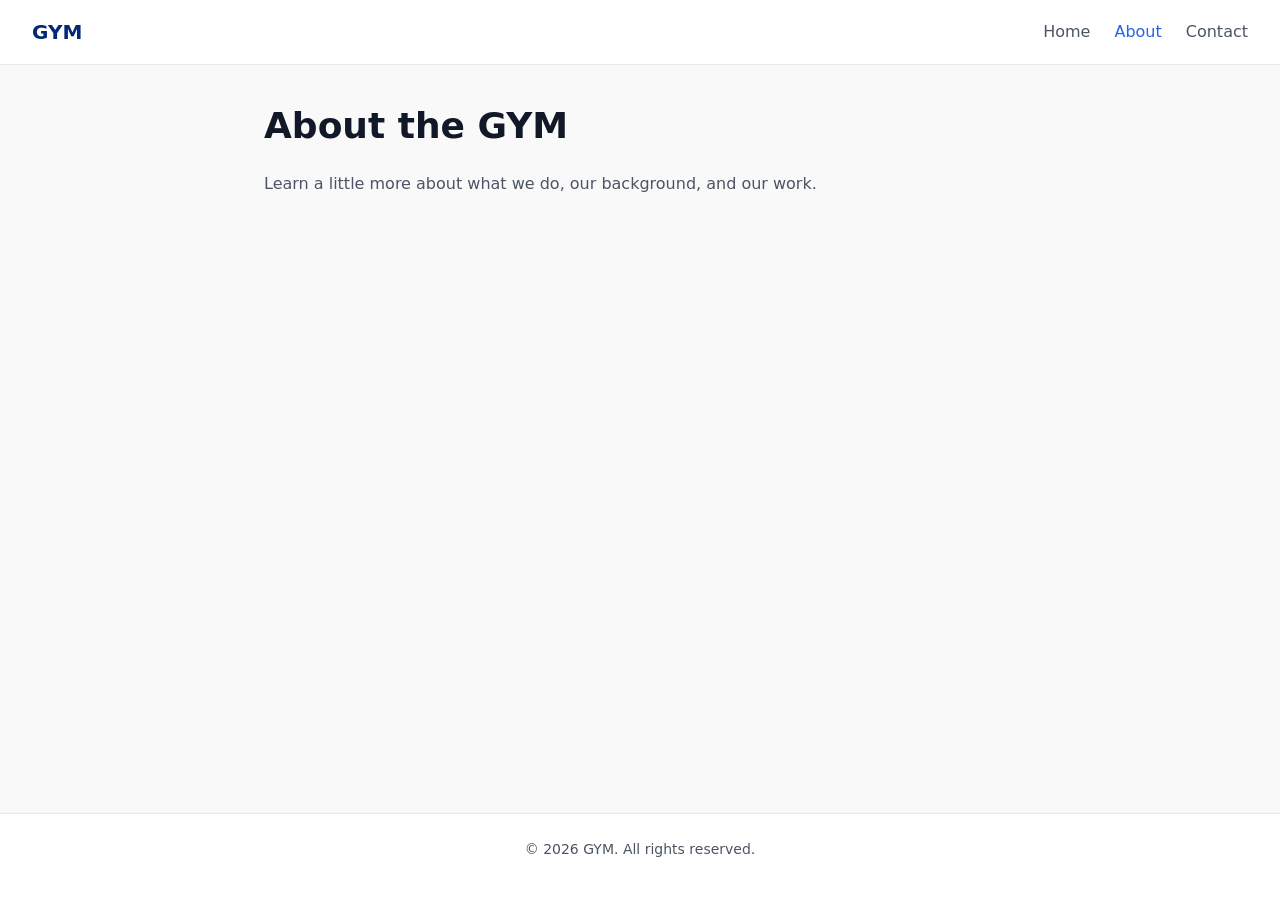
==== about.html @ 07a8144e "Add some files" ====
<!DOCTYPE html>
<html lang="en">
<head>
  <meta charset="UTF-8">
  <meta name="viewport" content="width=device-width, initial-scale=1.0">
  <title>About</title>
  <link rel="stylesheet" href="styles.css">
</head>
<body>

  <header>
    <div class="logo">GYM</div>
    <nav>
      <ul>
        <li><a href="index.html">Home</a></li>
        <li><a href="about.html" class="active">About</a></li>
        <li><a href="contact.html">Contact</a></li>
      </ul>
    </nav>
  </header>

  <main>
    <h1>About the GYM</h1>
    <p>Learn a little more about what we do, our background, and our work.</p>
  </main>

  <footer>
    <p>&copy; 2026 GYM. All rights reserved.</p>
  </footer>

</body>
</html>
---- styles.css ----
/* General Resets */
* {
  box-sizing: border-box;
  margin: 0;
  padding: 0;
}

body {
  font-family: system-ui, -apple-system, BlinkMacSystemFont, 'Segoe UI', Roboto, Oxygen, Ubuntu, Cantarell, sans-serif;
  line-height: 1.6;
  color: #000000;
  background-color: #f9f9f9;
  display: flex;
  flex-direction: column;
  min-height: 100vh;
}

/* Header & Navigation */
header {
  background-color: #ffffff;
  border-bottom: 1px solid #e5e7eb;
  padding: 1rem 2rem;
  display: flex;
  justify-content: space-between;
  align-items: center;
}

.logo {
  font-size: 1.25rem;
  font-weight: 700;
  color: #042875;
}

nav ul {
  display: flex;
  list-style: none;
  gap: 1.5rem;
}

nav a {
  text-decoration: none;
  color: #4b5563;
  font-weight: 500;
  transition: color 0.2s ease;
}

nav a:hover,
nav a.active {
  color: #2563eb;
}

/* Main Content Layout */
main {
  flex: 1;
  max-width: 800px;
  width: 100%;
  margin: 2rem auto;
  padding: 0 1.5rem;
}

h1 {
  font-size: 2.25rem;
  margin-bottom: 1rem;
  color: #111827;
}

p {
  margin-bottom: 1rem;
  color: #4b5563;
}

/* Contact Form Styles */
.contact-form {
  display: flex;
  flex-direction: column;
  gap: 1rem;
  margin-top: 1.5rem;
}

.form-group {
  display: flex;
  flex-direction: column;
  gap: 0.5rem;
}

.form-group label {
  font-weight: 500;
  color: #374151;
}

.form-group input,
.form-group textarea {
  padding: 0.75rem;
  border: 1px solid #d1d5db;
  border-radius: 6px;
  font-size: 1rem;
  font-family: inherit;
}

.form-group input:focus,
.form-group textarea:focus {
  outline: 2px solid #2563eb;
  border-color: transparent;
}

button[type="submit"] {
  background-color: #2563eb;
  color: white;
  border: none;
  padding: 0.75rem 1.5rem;
  border-radius: 6px;
  font-size: 1rem;
  font-weight: 600;
  cursor: pointer;
  align-self: flex-start;
  transition: background-color 0.2s ease;
}

button[type="submit"]:hover {
  background-color: #1d4ed8;
}

/* Footer */
footer {
  text-align: center;
  padding: 1.5rem;
  background-color: #ffffff;
  border-top: 1px solid #e5e7eb;
  color: #6b7280;
  font-size: 0.875rem;
}
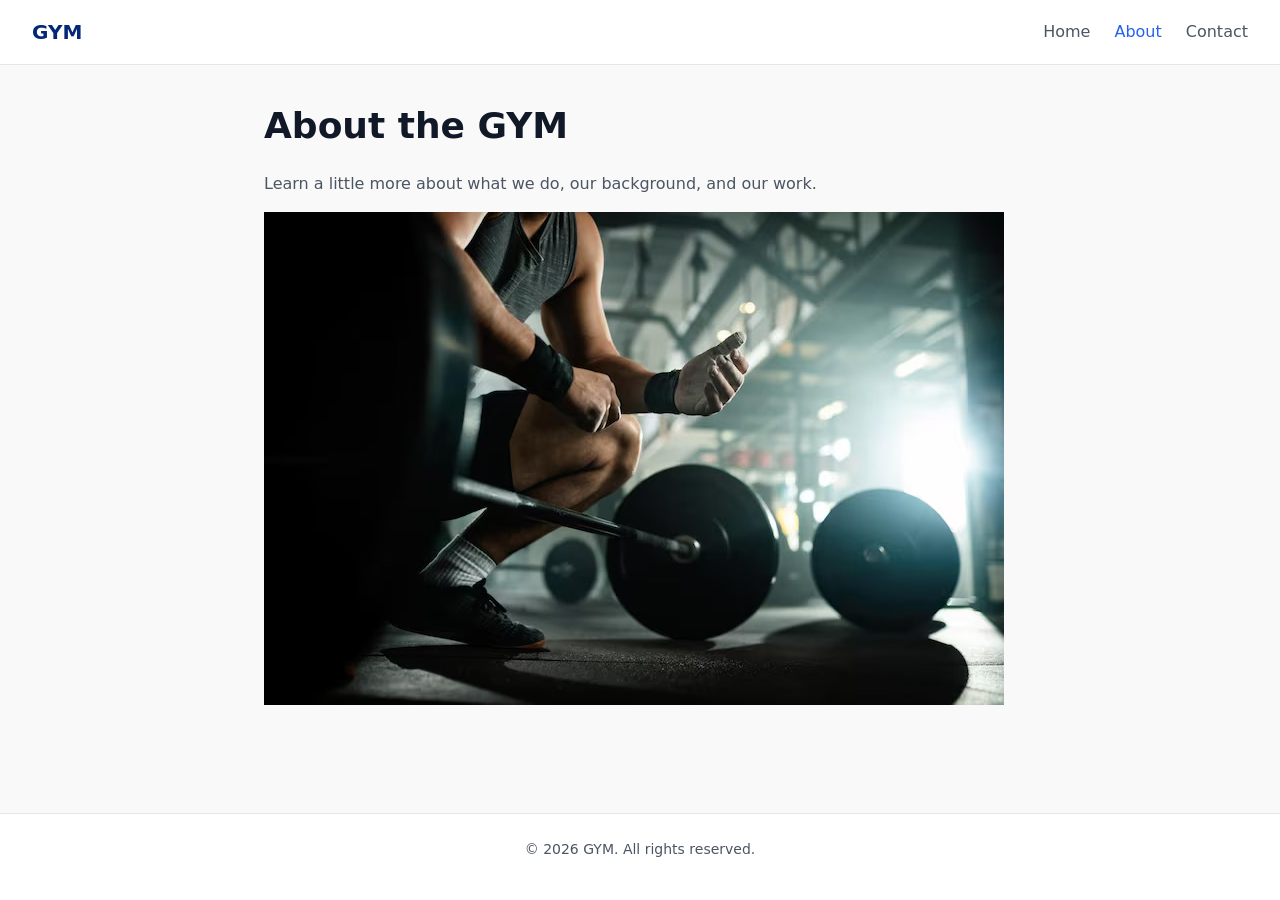
==== commit 410c81ca: "added images" ====
--- a/about.html
+++ b/about.html
@@ -22,6 +22,7 @@
   <main>
     <h1>About the GYM</h1>
     <p>Learn a little more about what we do, our background, and our work.</p>
+    <img src="img/fitness_center.jpeg" alt="Fitness Center" class="fitness_center">
   </main>
 
   <footer>
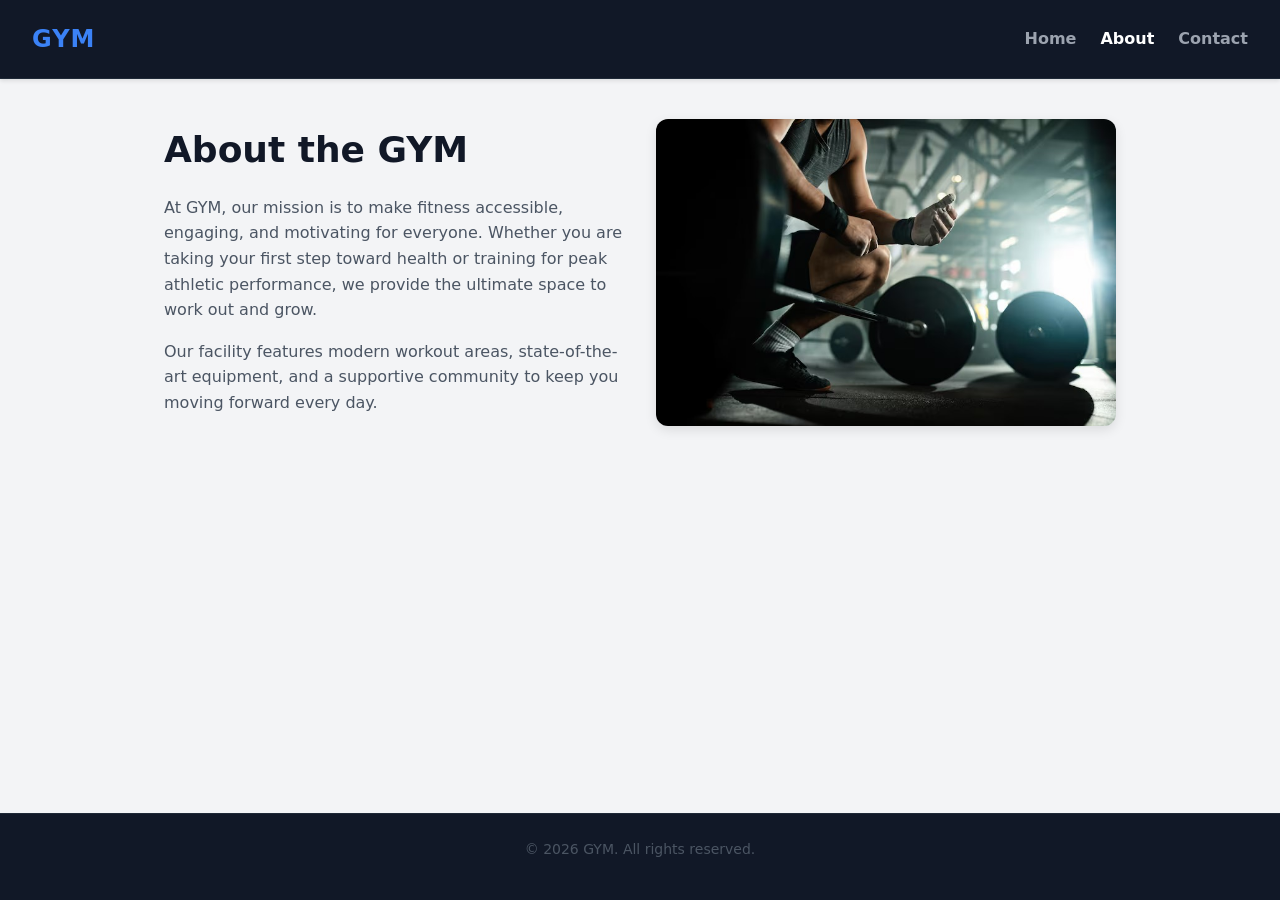
==== commit 93e104d9: "updrade the format" ====
--- a/about.html
+++ b/about.html
@@ -3,7 +3,7 @@
 <head>
   <meta charset="UTF-8">
   <meta name="viewport" content="width=device-width, initial-scale=1.0">
-  <title>About</title>
+  <title>About Us - GYM</title>
   <link rel="stylesheet" href="styles.css">
 </head>
 <body>
@@ -20,9 +20,16 @@
   </header>
 
   <main>
-    <h1>About the GYM</h1>
-    <p>Learn a little more about what we do, our background, and our work.</p>
-    <img src="img/fitness_center.jpeg" alt="Fitness Center" class="fitness_center">
+    <section class="about-section">
+      <div class="about-text">
+        <h1>About the GYM</h1>
+        <p>At GYM, our mission is to make fitness accessible, engaging, and motivating for everyone. Whether you are taking your first step toward health or training for peak athletic performance, we provide the ultimate space to work out and grow.</p>
+        <p>Our facility features modern workout areas, state-of-the-art equipment, and a supportive community to keep you moving forward every day.</p>
+      </div>
+      <div class="about-image-wrapper">
+        <img src="img/fitness_center.jpeg" alt="Fitness Center Layout" class="featured-img">
+      </div>
+    </section>
   </main>
 
   <footer>
--- a/styles.css
+++ b/styles.css
@@ -8,8 +8,8 @@
 body {
   font-family: system-ui, -apple-system, BlinkMacSystemFont, 'Segoe UI', Roboto, Oxygen, Ubuntu, Cantarell, sans-serif;
   line-height: 1.6;
-  color: #000000;
-  background-color: #f9f9f9;
+  color: #1f2937;
+  background-color: #f3f4f6;
   display: flex;
   flex-direction: column;
   min-height: 100vh;
@@ -17,18 +17,20 @@
 
 /* Header & Navigation */
 header {
-  background-color: #ffffff;
-  border-bottom: 1px solid #e5e7eb;
-  padding: 1rem 2rem;
+  background-color: #111827;
+  border-bottom: 1px solid #1f2937;
+  padding: 1.25rem 2rem;
   display: flex;
   justify-content: space-between;
   align-items: center;
+  box-shadow: 0 2px 4px rgba(0,0,0,0.1);
 }
 
 .logo {
-  font-size: 1.25rem;
-  font-weight: 700;
-  color: #042875;
+  font-size: 1.5rem;
+  font-weight: 800;
+  color: #3b82f6;
+  letter-spacing: 1px;
 }
 
 nav ul {
@@ -39,22 +41,22 @@
 
 nav a {
   text-decoration: none;
-  color: #4b5563;
-  font-weight: 500;
+  color: #9ca3af;
+  font-weight: 600;
   transition: color 0.2s ease;
 }
 
 nav a:hover,
 nav a.active {
-  color: #2563eb;
+  color: #ffffff;
 }
 
-/* Main Content Layout */
+/* Main Layout */
 main {
   flex: 1;
-  max-width: 800px;
+  max-width: 1000px;
   width: 100%;
-  margin: 2rem auto;
+  margin: 2.5rem auto;
   padding: 0 1.5rem;
 }
 
@@ -69,12 +71,90 @@
   color: #4b5563;
 }
 
+/* Image Handling */
+.featured-img {
+  width: 100%;
+  height: auto;
+  max-height: 400px;
+  object-fit: cover;
+  border-radius: 12px;
+  box-shadow: 0 4px 12px rgba(0, 0, 0, 0.1);
+}
+
+/* Buttons */
+.btn {
+  display: inline-block;
+  background-color: #2563eb;
+  color: #ffffff;
+  padding: 0.75rem 1.5rem;
+  border-radius: 6px;
+  font-weight: 600;
+  text-decoration: none;
+  border: none;
+  cursor: pointer;
+  transition: background-color 0.2s ease, transform 0.1s ease;
+}
+
+.btn:hover {
+  background-color: #1d4ed8;
+  transform: translateY(-1px);
+}
+
+/* Page Specific Sections */
+.hero, .about-section, .contact-container {
+  display: flex;
+  flex-direction: column;
+  gap: 2rem;
+  margin-bottom: 3rem;
+}
+
+@media (min-width: 768px) {
+  .hero, .about-section, .contact-container {
+    flex-direction: row;
+    align-items: center;
+  }
+
+  .hero-content, .about-text, .contact-form-wrapper {
+    flex: 1;
+  }
+
+  .hero-image-wrapper, .about-image-wrapper, .contact-image-wrapper {
+    flex: 1;
+  }
+}
+
+/* Highlights Grid */
+.highlights {
+  display: grid;
+  grid-template-columns: repeat(auto-fit, minmax(250px, 1fr));
+  gap: 1.5rem;
+  margin-top: 2rem;
+}
+
+.card {
+  background-color: #ffffff;
+  padding: 1.5rem;
+  border-radius: 8px;
+  box-shadow: 0 2px 8px rgba(0,0,0,0.05);
+  border: 1px solid #e5e7eb;
+}
+
+.card h3 {
+  color: #2563eb;
+  margin-bottom: 0.5rem;
+}
+
 /* Contact Form Styles */
 .contact-form {
   display: flex;
   flex-direction: column;
-  gap: 1rem;
+  gap: 1.25rem;
   margin-top: 1.5rem;
+  background: #ffffff;
+  padding: 1.5rem;
+  border-radius: 8px;
+  box-shadow: 0 2px 8px rgba(0,0,0,0.05);
+  border: 1px solid #e5e7eb;
 }
 
 .form-group {
@@ -84,8 +164,9 @@
 }
 
 .form-group label {
-  font-weight: 500;
+  font-weight: 600;
   color: #374151;
+  font-size: 0.9rem;
 }
 
 .form-group input,
@@ -95,37 +176,23 @@
   border-radius: 6px;
   font-size: 1rem;
   font-family: inherit;
+  transition: border-color 0.2s ease;
 }
 
 .form-group input:focus,
 .form-group textarea:focus {
-  outline: 2px solid #2563eb;
-  border-color: transparent;
-}
-
-button[type="submit"] {
-  background-color: #2563eb;
-  color: white;
-  border: none;
-  padding: 0.75rem 1.5rem;
-  border-radius: 6px;
-  font-size: 1rem;
-  font-weight: 600;
-  cursor: pointer;
-  align-self: flex-start;
-  transition: background-color 0.2s ease;
-}
-
-button[type="submit"]:hover {
-  background-color: #1d4ed8;
+  outline: none;
+  border-color: #2563eb;
+  box-shadow: 0 0 0 3px rgba(37, 99, 235, 0.2);
 }
 
 /* Footer */
 footer {
   text-align: center;
   padding: 1.5rem;
-  background-color: #ffffff;
-  border-top: 1px solid #e5e7eb;
-  color: #6b7280;
+  background-color: #111827;
+  border-top: 1px solid #1f2937;
+  color: #9ca3af;
   font-size: 0.875rem;
+  margin-top: auto;
 }
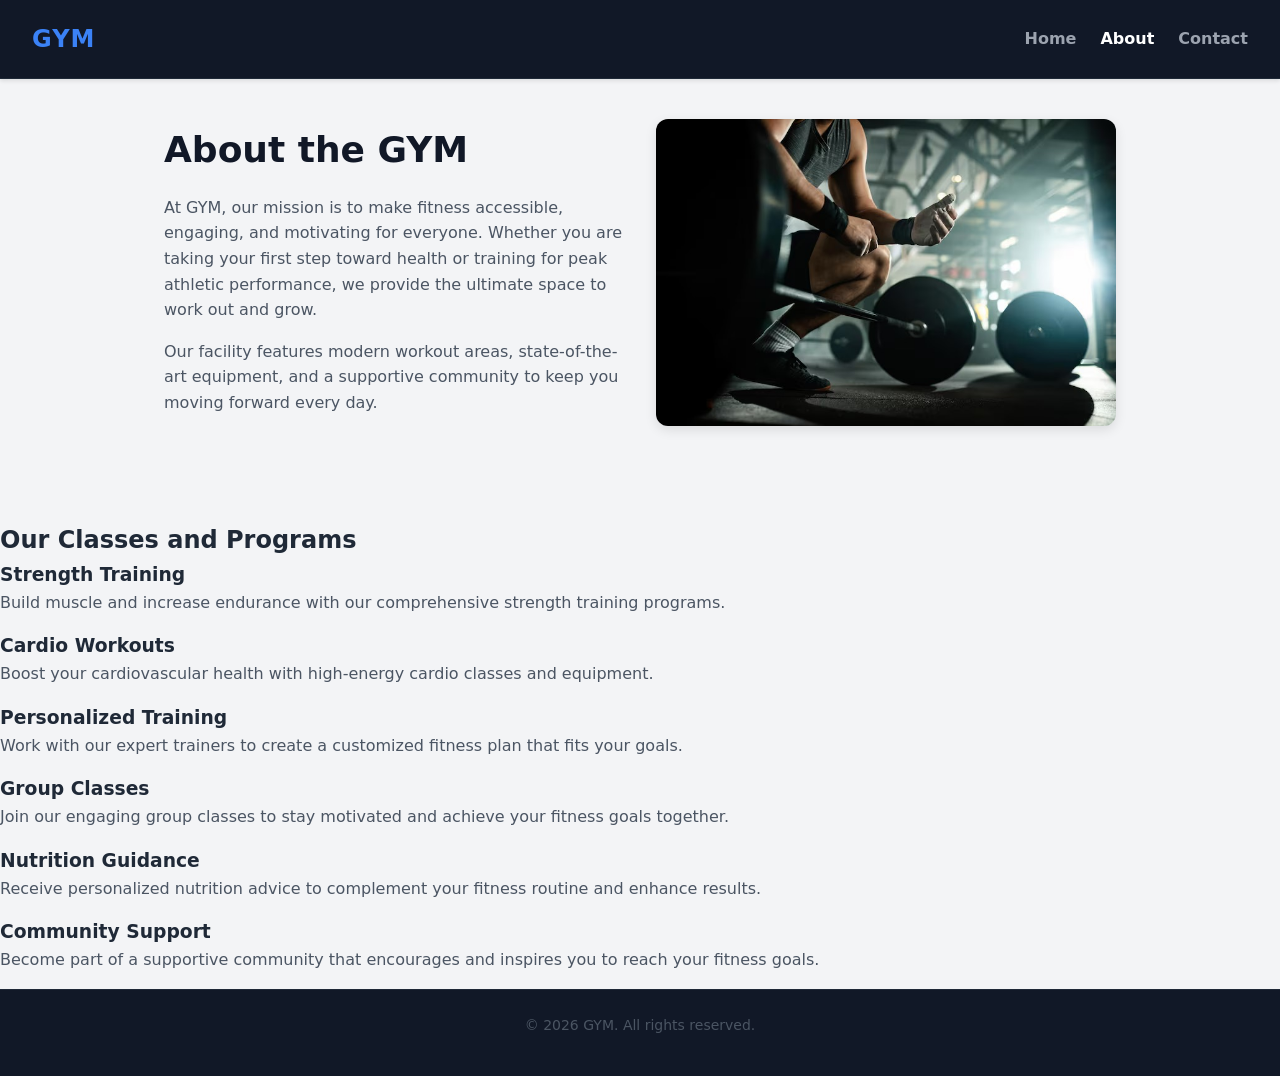
==== commit 8e1dd5a0: "added some changes" ====
--- a/about.html
+++ b/about.html
@@ -32,6 +32,37 @@
     </section>
   </main>
 
+  <section class="classes-programs">
+    <h2>Our Classes and Programs</h2>
+    <div class="programs-grid">
+      <div class="program-card">
+        <h3>Strength Training</h3>
+        <p>Build muscle and increase endurance with our comprehensive strength training programs.</p>
+      </div>
+      <div class="program-card">
+        <h3>Cardio Workouts</h3>
+        <p>Boost your cardiovascular health with high-energy cardio classes and equipment.</p>
+      </div>
+      <div class="program-card">
+        <h3>Personalized Training</h3>
+        <p>Work with our expert trainers to create a customized fitness plan that fits your goals.</p>      
+      </div>
+      <div class="program-card">
+        <h3>Group Classes</h3>
+        <p>Join our engaging group classes to stay motivated and achieve your fitness goals together.</p>
+      </div>
+      <div class="program-card">
+        <h3>Nutrition Guidance</h3>
+        <p>Receive personalized nutrition advice to complement your fitness routine and enhance results.</p>
+      </div>
+      <div class="program-card">
+        <h3>Community Support</h3>
+        <p>Become part of a supportive community that encourages and inspires you to reach your fitness
+  goals.</p>
+      </div>
+    </div>
+  </section>  
+
   <footer>
     <p>&copy; 2026 GYM. All rights reserved.</p>
   </footer>
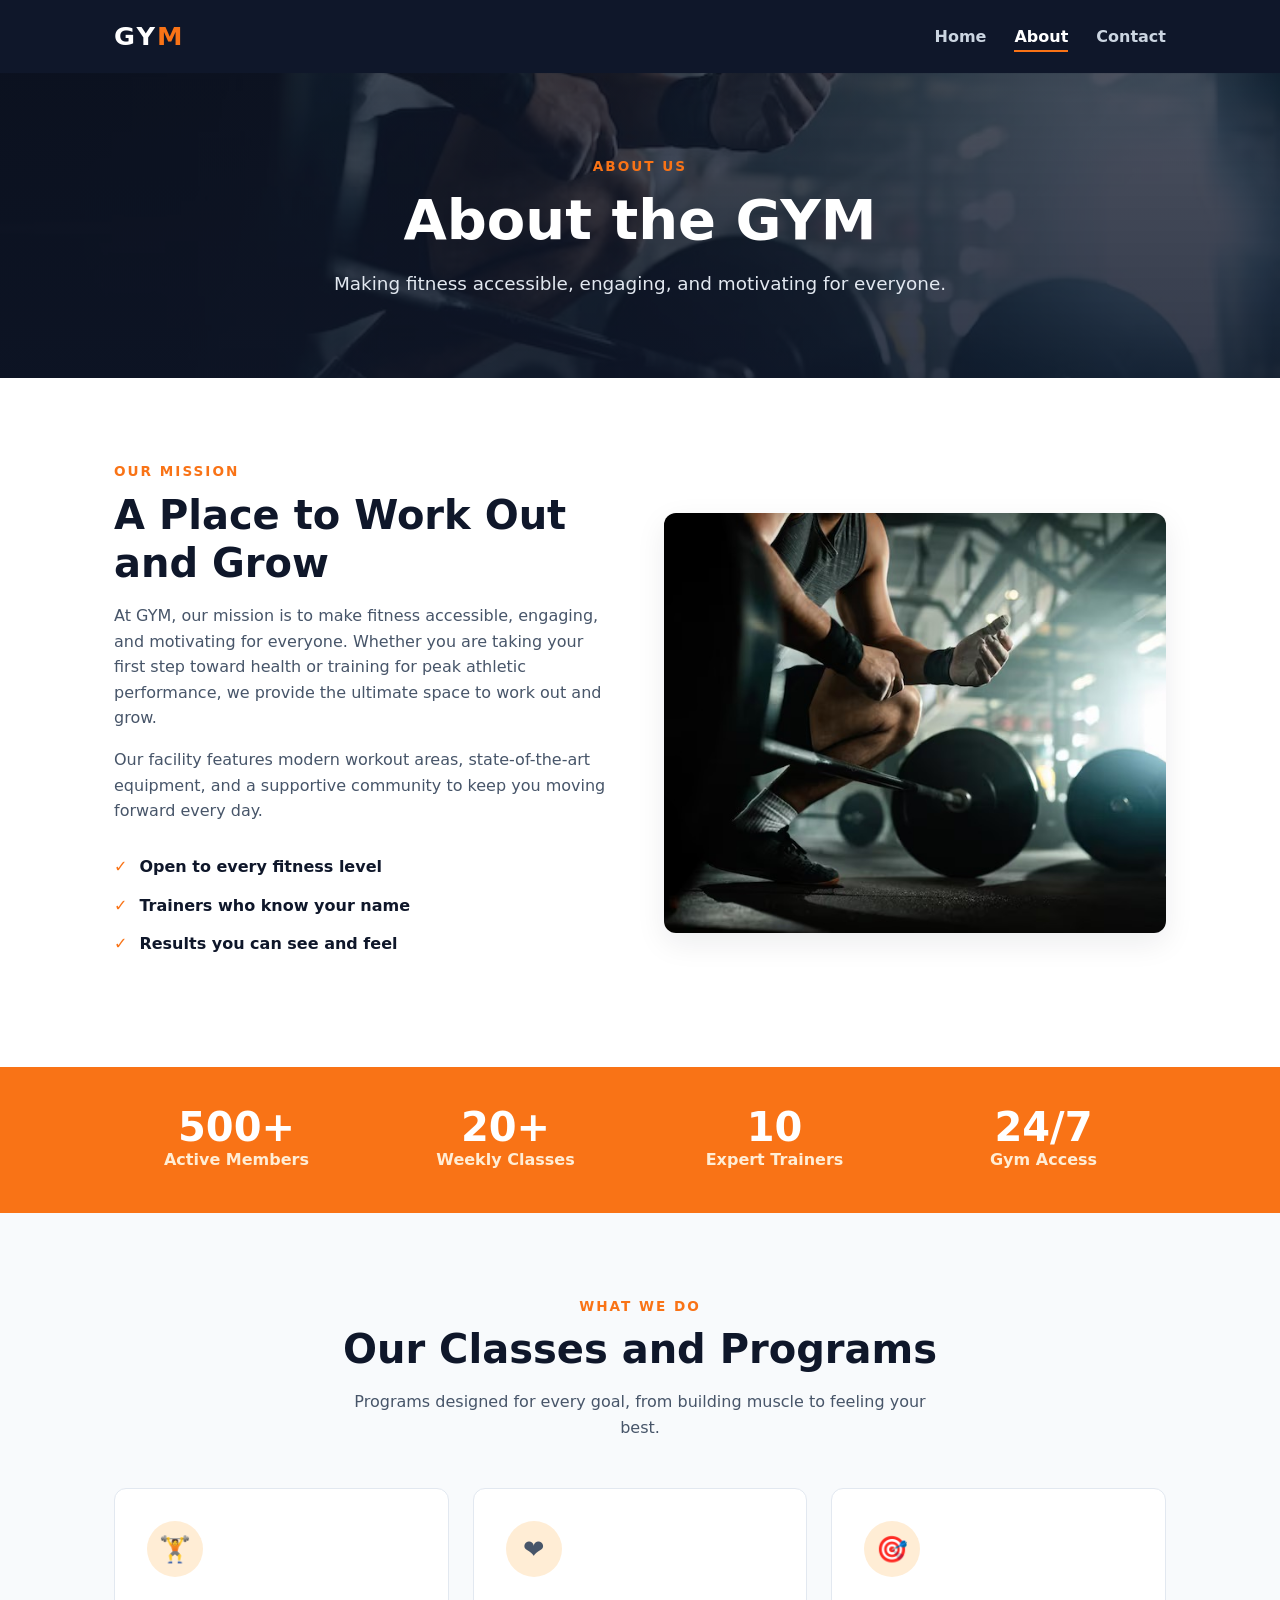
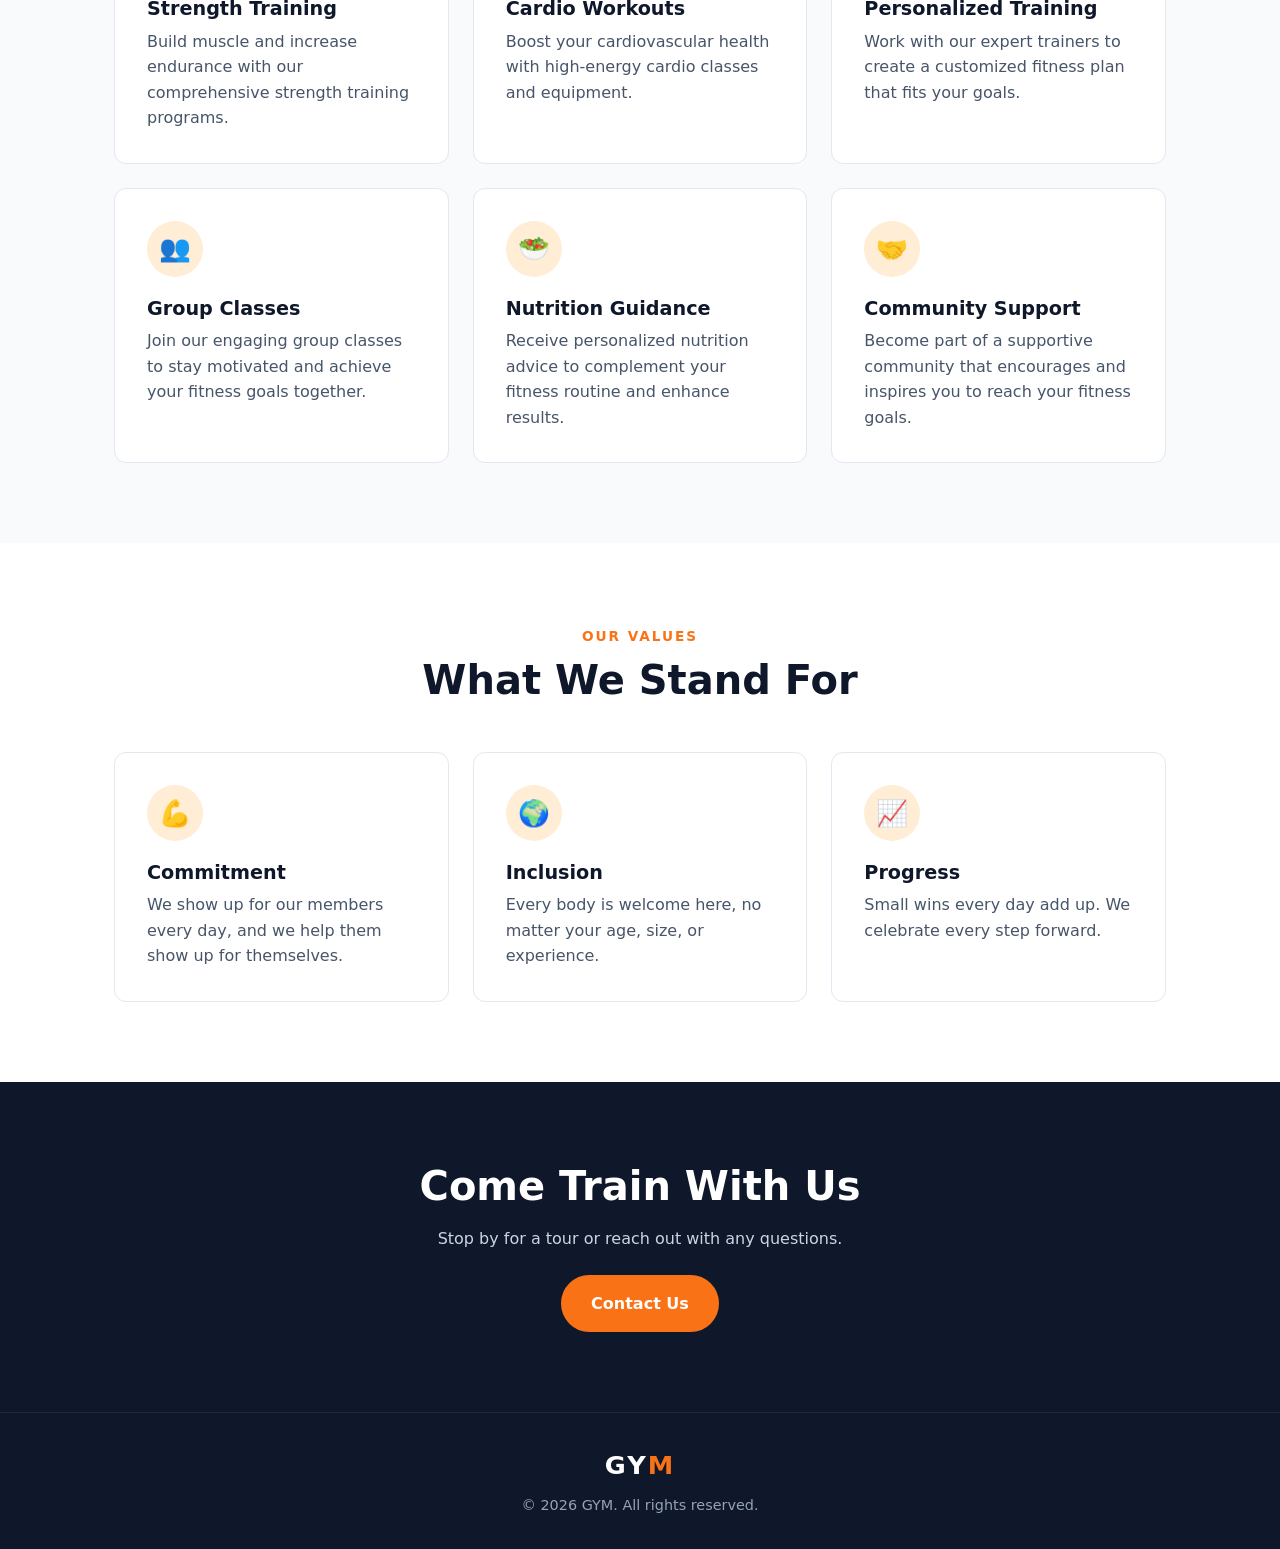
==== commit eba71502: "Made some changes" ====
--- a/about.html
+++ b/about.html
@@ -9,63 +9,146 @@
 <body>
 
   <header>
-    <div class="logo">GYM</div>
-    <nav>
-      <ul>
-        <li><a href="index.html">Home</a></li>
-        <li><a href="about.html" class="active">About</a></li>
-        <li><a href="contact.html">Contact</a></li>
-      </ul>
-    </nav>
+    <div class="container">
+      <a href="index.html" class="logo">GY<span>M</span></a>
+      <nav>
+        <ul>
+          <li><a href="index.html">Home</a></li>
+          <li><a href="about.html" class="active">About</a></li>
+          <li><a href="contact.html">Contact</a></li>
+        </ul>
+      </nav>
+    </div>
   </header>
 
   <main>
-    <section class="about-section">
-      <div class="about-text">
+    <!-- Page banner -->
+    <section class="page-banner about-banner">
+      <div class="container">
+        <span class="eyebrow">About Us</span>
         <h1>About the GYM</h1>
-        <p>At GYM, our mission is to make fitness accessible, engaging, and motivating for everyone. Whether you are taking your first step toward health or training for peak athletic performance, we provide the ultimate space to work out and grow.</p>
-        <p>Our facility features modern workout areas, state-of-the-art equipment, and a supportive community to keep you moving forward every day.</p>
+        <p>Making fitness accessible, engaging, and motivating for everyone.</p>
       </div>
-      <div class="about-image-wrapper">
-        <img src="img/fitness_center.jpeg" alt="Fitness Center Layout" class="featured-img">
+    </section>
+
+    <!-- Our story -->
+    <section class="bg-white">
+      <div class="container split">
+        <div>
+          <span class="eyebrow">Our Mission</span>
+          <h2>A Place to Work Out and Grow</h2>
+          <p>At GYM, our mission is to make fitness accessible, engaging, and motivating for everyone. Whether you are taking your first step toward health or training for peak athletic performance, we provide the ultimate space to work out and grow.</p>
+          <p>Our facility features modern workout areas, state-of-the-art equipment, and a supportive community to keep you moving forward every day.</p>
+          <ul class="check-list">
+            <li>Open to every fitness level</li>
+            <li>Trainers who know your name</li>
+            <li>Results you can see and feel</li>
+          </ul>
+        </div>
+        <img src="img/fitness_center.jpeg" alt="Fitness center layout">
+      </div>
+    </section>
+
+    <!-- Stats -->
+    <div class="stats">
+      <div class="container">
+        <div class="stat"><strong>500+</strong><span>Active Members</span></div>
+        <div class="stat"><strong>20+</strong><span>Weekly Classes</span></div>
+        <div class="stat"><strong>10</strong><span>Expert Trainers</span></div>
+        <div class="stat"><strong>24/7</strong><span>Gym Access</span></div>
+      </div>
+    </div>
+
+    <!-- Classes and programs -->
+    <section>
+      <div class="container">
+        <div class="section-title">
+          <span class="eyebrow">What We Do</span>
+          <h2>Our Classes and Programs</h2>
+          <p>Programs designed for every goal, from building muscle to feeling your best.</p>
+        </div>
+
+        <div class="grid">
+          <div class="card">
+            <div class="icon">🏋️</div>
+            <h3>Strength Training</h3>
+            <p>Build muscle and increase endurance with our comprehensive strength training programs.</p>
+          </div>
+          <div class="card">
+            <div class="icon">❤️</div>
+            <h3>Cardio Workouts</h3>
+            <p>Boost your cardiovascular health with high-energy cardio classes and equipment.</p>
+          </div>
+          <div class="card">
+            <div class="icon">🎯</div>
+            <h3>Personalized Training</h3>
+            <p>Work with our expert trainers to create a customized fitness plan that fits your goals.</p>
+          </div>
+          <div class="card">
+            <div class="icon">👥</div>
+            <h3>Group Classes</h3>
+            <p>Join our engaging group classes to stay motivated and achieve your fitness goals together.</p>
+          </div>
+          <div class="card">
+            <div class="icon">🥗</div>
+            <h3>Nutrition Guidance</h3>
+            <p>Receive personalized nutrition advice to complement your fitness routine and enhance results.</p>
+          </div>
+          <div class="card">
+            <div class="icon">🤝</div>
+            <h3>Community Support</h3>
+            <p>Become part of a supportive community that encourages and inspires you to reach your fitness goals.</p>
+          </div>
+        </div>
+      </div>
+    </section>
+
+    <!-- Our values -->
+    <section class="bg-white">
+      <div class="container">
+        <div class="section-title">
+          <span class="eyebrow">Our Values</span>
+          <h2>What We Stand For</h2>
+        </div>
+
+        <div class="grid">
+          <div class="card">
+            <div class="icon">💪</div>
+            <h3>Commitment</h3>
+            <p>We show up for our members every day, and we help them show up for themselves.</p>
+          </div>
+          <div class="card">
+            <div class="icon">🌍</div>
+            <h3>Inclusion</h3>
+            <p>Every body is welcome here, no matter your age, size, or experience.</p>
+          </div>
+          <div class="card">
+            <div class="icon">📈</div>
+            <h3>Progress</h3>
+            <p>Small wins every day add up. We celebrate every step forward.</p>
+          </div>
+        </div>
+      </div>
+    </section>
+
+    <!-- Call to action -->
+    <section class="cta">
+      <div class="container">
+        <h2>Come Train With Us</h2>
+        <p>Stop by for a tour or reach out with any questions.</p>
+        <div class="btn-group">
+          <a href="contact.html" class="btn">Contact Us</a>
+        </div>
       </div>
     </section>
   </main>
 
-  <section class="classes-programs">
-    <h2>Our Classes and Programs</h2>
-    <div class="programs-grid">
-      <div class="program-card">
-        <h3>Strength Training</h3>
-        <p>Build muscle and increase endurance with our comprehensive strength training programs.</p>
-      </div>
-      <div class="program-card">
-        <h3>Cardio Workouts</h3>
-        <p>Boost your cardiovascular health with high-energy cardio classes and equipment.</p>
-      </div>
-      <div class="program-card">
-        <h3>Personalized Training</h3>
-        <p>Work with our expert trainers to create a customized fitness plan that fits your goals.</p>      
-      </div>
-      <div class="program-card">
-        <h3>Group Classes</h3>
-        <p>Join our engaging group classes to stay motivated and achieve your fitness goals together.</p>
-      </div>
-      <div class="program-card">
-        <h3>Nutrition Guidance</h3>
-        <p>Receive personalized nutrition advice to complement your fitness routine and enhance results.</p>
-      </div>
-      <div class="program-card">
-        <h3>Community Support</h3>
-        <p>Become part of a supportive community that encourages and inspires you to reach your fitness
-  goals.</p>
-      </div>
+  <footer>
+    <div class="container">
+      <a href="index.html" class="logo">GY<span>M</span></a>
+      <p>&copy; 2026 GYM. All rights reserved.</p>
     </div>
-  </section>  
-
-  <footer>
-    <p>&copy; 2026 GYM. All rights reserved.</p>
   </footer>
 
 </body>
-</html>+</html>
--- a/styles.css
+++ b/styles.css
@@ -1,4 +1,18 @@
-/* General Resets */
+/* Colors and reusable values */
+:root {
+  --dark: #0f172a;
+  --dark-2: #1e293b;
+  --accent: #f97316;
+  --accent-dark: #ea580c;
+  --text: #475569;
+  --heading: #0f172a;
+  --light: #f8fafc;
+  --border: #e2e8f0;
+  --radius: 12px;
+  --shadow: 0 10px 30px rgba(15, 23, 42, 0.08);
+}
+
+/* Reset */
 * {
   box-sizing: border-box;
   margin: 0;
@@ -6,193 +20,482 @@
 }
 
 body {
-  font-family: system-ui, -apple-system, BlinkMacSystemFont, 'Segoe UI', Roboto, Oxygen, Ubuntu, Cantarell, sans-serif;
+  font-family: system-ui, sans-serif;
   line-height: 1.6;
-  color: #1f2937;
-  background-color: #f3f4f6;
-  display: flex;
-  flex-direction: column;
-  min-height: 100vh;
-}
-
-/* Header & Navigation */
+  color: var(--text);
+  background: var(--light);
+}
+
+img {
+  display: block;
+  max-width: 100%;
+}
+
+h1, h2, h3 {
+  color: var(--heading);
+  line-height: 1.2;
+}
+
+h1 { font-size: clamp(2.25rem, 5vw, 3.5rem); margin-bottom: 1rem; }
+h2 { font-size: clamp(1.75rem, 3.5vw, 2.5rem); margin-bottom: 1rem; }
+h3 { font-size: 1.2rem; margin-bottom: 0.5rem; }
+p  { margin-bottom: 1rem; }
+
+.container {
+  width: 100%;
+  max-width: 1100px;
+  margin: 0 auto;
+  padding: 0 1.5rem;
+}
+
+section {
+  padding: 5rem 0;
+}
+
+.section-title {
+  text-align: center;
+  max-width: 600px;
+  margin: 0 auto 3rem;
+}
+
+.eyebrow {
+  display: inline-block;
+  color: var(--accent);
+  font-weight: 700;
+  font-size: 0.85rem;
+  letter-spacing: 2px;
+  text-transform: uppercase;
+  margin-bottom: 0.5rem;
+}
+
+/* Header */
 header {
-  background-color: #111827;
-  border-bottom: 1px solid #1f2937;
-  padding: 1.25rem 2rem;
+  position: sticky;
+  top: 0;
+  z-index: 10;
+  background: var(--dark);
+}
+
+header .container {
   display: flex;
   justify-content: space-between;
   align-items: center;
-  box-shadow: 0 2px 4px rgba(0,0,0,0.1);
+  flex-wrap: wrap;
+  gap: 1rem;
+  padding-top: 1rem;
+  padding-bottom: 1rem;
 }
 
 .logo {
-  font-size: 1.5rem;
-  font-weight: 800;
-  color: #3b82f6;
-  letter-spacing: 1px;
+  font-size: 1.6rem;
+  font-weight: 900;
+  color: #fff;
+  text-decoration: none;
+  letter-spacing: 2px;
+}
+
+.logo span {
+  color: var(--accent);
 }
 
 nav ul {
   display: flex;
+  align-items: center;
+  gap: 1.75rem;
   list-style: none;
-  gap: 1.5rem;
 }
 
 nav a {
+  color: #cbd5e1;
+  font-weight: 600;
   text-decoration: none;
-  color: #9ca3af;
-  font-weight: 600;
-  transition: color 0.2s ease;
+  padding-bottom: 4px;
+  border-bottom: 2px solid transparent;
+  transition: color 0.2s, border-color 0.2s;
 }
 
 nav a:hover,
 nav a.active {
-  color: #ffffff;
-}
-
-/* Main Layout */
-main {
-  flex: 1;
-  max-width: 1000px;
-  width: 100%;
-  margin: 2.5rem auto;
-  padding: 0 1.5rem;
-}
-
-h1 {
-  font-size: 2.25rem;
-  margin-bottom: 1rem;
-  color: #111827;
-}
-
-p {
-  margin-bottom: 1rem;
-  color: #4b5563;
-}
-
-/* Image Handling */
-.featured-img {
-  width: 100%;
-  height: auto;
-  max-height: 400px;
-  object-fit: cover;
-  border-radius: 12px;
-  box-shadow: 0 4px 12px rgba(0, 0, 0, 0.1);
+  color: #fff;
+  border-color: var(--accent);
 }
 
 /* Buttons */
 .btn {
   display: inline-block;
-  background-color: #2563eb;
-  color: #ffffff;
-  padding: 0.75rem 1.5rem;
-  border-radius: 6px;
+  background: var(--accent);
+  color: #fff;
+  padding: 0.85rem 1.75rem;
+  border: 2px solid var(--accent);
+  border-radius: 999px;
+  font: inherit;
+  font-weight: 700;
+  text-decoration: none;
+  cursor: pointer;
+  transition: background 0.2s, transform 0.2s;
+}
+
+.btn:hover {
+  background: var(--accent-dark);
+  border-color: var(--accent-dark);
+  transform: translateY(-2px);
+}
+
+.btn-outline {
+  background: transparent;
+}
+
+.btn-outline:hover {
+  background: #fff;
+  border-color: #fff;
+  color: var(--dark);
+}
+
+.btn-group {
+  display: flex;
+  flex-wrap: wrap;
+  gap: 1rem;
+  margin-top: 1.5rem;
+}
+
+/* Hero (home) and page banner (about, contact) */
+.hero,
+.page-banner {
+  background-size: cover;
+  background-position: center;
+  color: #e2e8f0;
+  text-align: center;
+}
+
+.hero {
+  background-image: linear-gradient(rgba(15, 23, 42, 0.75), rgba(15, 23, 42, 0.85)), url("img/gym1.jpeg");
+  padding: 8rem 0;
+}
+
+.page-banner {
+  padding: 5rem 0;
+}
+
+.about-banner {
+  background-image: linear-gradient(rgba(15, 23, 42, 0.75), rgba(15, 23, 42, 0.85)), url("img/fitness_center.jpeg");
+}
+
+.contact-banner {
+  background-image: linear-gradient(rgba(15, 23, 42, 0.75), rgba(15, 23, 42, 0.85)), url("img/homegym.jpg");
+}
+
+.hero h1,
+.page-banner h1 {
+  color: #fff;
+}
+
+.hero h1 span {
+  color: var(--accent);
+}
+
+.hero p,
+.page-banner p {
+  max-width: 620px;
+  margin: 0 auto;
+  font-size: 1.15rem;
+}
+
+.hero .btn-group {
+  justify-content: center;
+}
+
+/* Stats strip */
+.stats {
+  background: var(--accent);
+  padding: 2.5rem 0;
+}
+
+.stats .container {
+  display: grid;
+  grid-template-columns: repeat(auto-fit, minmax(150px, 1fr));
+  gap: 1.5rem;
+  text-align: center;
+}
+
+.stat strong {
+  display: block;
+  font-size: 2.5rem;
+  font-weight: 900;
+  color: #fff;
+  line-height: 1;
+}
+
+.stat span {
+  color: #ffedd5;
   font-weight: 600;
-  text-decoration: none;
-  border: none;
-  cursor: pointer;
-  transition: background-color 0.2s ease, transform 0.1s ease;
-}
-
-.btn:hover {
-  background-color: #1d4ed8;
-  transform: translateY(-1px);
-}
-
-/* Page Specific Sections */
-.hero, .about-section, .contact-container {
-  display: flex;
-  flex-direction: column;
-  gap: 2rem;
-  margin-bottom: 3rem;
-}
-
-@media (min-width: 768px) {
-  .hero, .about-section, .contact-container {
-    flex-direction: row;
-    align-items: center;
+}
+
+/* Card grids */
+.grid {
+  display: grid;
+  grid-template-columns: repeat(auto-fit, minmax(260px, 1fr));
+  gap: 1.5rem;
+}
+
+.card {
+  background: #fff;
+  padding: 2rem;
+  border: 1px solid var(--border);
+  border-radius: var(--radius);
+  transition: transform 0.2s, box-shadow 0.2s;
+}
+
+.card:hover {
+  transform: translateY(-5px);
+  box-shadow: var(--shadow);
+}
+
+.card p {
+  margin-bottom: 0;
+}
+
+.icon {
+  display: grid;
+  place-items: center;
+  width: 56px;
+  height: 56px;
+  margin-bottom: 1.25rem;
+  font-size: 1.6rem;
+  background: #ffedd5;
+  border-radius: 50%;
+}
+
+/* Two-column layout: text + image */
+.split {
+  display: grid;
+  gap: 3rem;
+  align-items: center;
+}
+
+@media (min-width: 800px) {
+  .split {
+    grid-template-columns: 1fr 1fr;
   }
-
-  .hero-content, .about-text, .contact-form-wrapper {
-    flex: 1;
-  }
-
-  .hero-image-wrapper, .about-image-wrapper, .contact-image-wrapper {
-    flex: 1;
-  }
-}
-
-/* Highlights Grid */
-.highlights {
-  display: grid;
-  grid-template-columns: repeat(auto-fit, minmax(250px, 1fr));
-  gap: 1.5rem;
-  margin-top: 2rem;
-}
-
-.card {
-  background-color: #ffffff;
-  padding: 1.5rem;
-  border-radius: 8px;
-  box-shadow: 0 2px 8px rgba(0,0,0,0.05);
-  border: 1px solid #e5e7eb;
-}
-
-.card h3 {
-  color: #2563eb;
-  margin-bottom: 0.5rem;
-}
-
-/* Contact Form Styles */
+}
+
+.split img {
+  width: 100%;
+  height: 420px;
+  object-fit: cover;
+  border-radius: var(--radius);
+  box-shadow: var(--shadow);
+}
+
+.check-list {
+  list-style: none;
+  margin: 1.5rem 0;
+}
+
+.check-list li {
+  padding: 0.4rem 0;
+  font-weight: 600;
+  color: var(--heading);
+}
+
+.check-list li::before {
+  content: "✓";
+  color: var(--accent);
+  font-weight: 900;
+  margin-right: 0.75rem;
+}
+
+/* Alternate background */
+.bg-white {
+  background: #fff;
+}
+
+/* Membership plans */
+.plan {
+  text-align: center;
+  position: relative;
+}
+
+.plan .price {
+  font-size: 3rem;
+  font-weight: 900;
+  color: var(--heading);
+  margin: 1rem 0;
+}
+
+.plan .price small {
+  font-size: 1rem;
+  font-weight: 500;
+  color: var(--text);
+}
+
+.plan .check-list {
+  text-align: left;
+}
+
+.plan .btn-outline {
+  color: var(--accent);
+}
+
+.plan .btn-outline:hover {
+  background: var(--accent);
+  border-color: var(--accent);
+  color: #fff;
+}
+
+.plan.featured {
+  background: var(--dark);
+  border-color: var(--dark);
+  color: #cbd5e1;
+}
+
+.plan.featured h3,
+.plan.featured .price,
+.plan.featured .check-list li {
+  color: #fff;
+}
+
+.badge {
+  position: absolute;
+  top: -14px;
+  left: 50%;
+  transform: translateX(-50%);
+  background: var(--accent);
+  color: #fff;
+  font-size: 0.8rem;
+  font-weight: 700;
+  padding: 0.25rem 1rem;
+  border-radius: 999px;
+}
+
+/* Testimonials */
+.testimonial p {
+  font-style: italic;
+  margin-bottom: 1.25rem;
+}
+
+.testimonial strong {
+  color: var(--heading);
+}
+
+.stars {
+  color: var(--accent);
+  margin-bottom: 0.75rem;
+  letter-spacing: 2px;
+}
+
+/* Call-to-action banner */
+.cta {
+  background: var(--dark);
+  text-align: center;
+  color: #cbd5e1;
+}
+
+.cta h2 {
+  color: #fff;
+}
+
+.cta .btn-group {
+  justify-content: center;
+}
+
+/* Contact page */
+.contact-info .card {
+  text-align: center;
+}
+
+.contact-info .icon {
+  margin: 0 auto 1rem;
+}
+
 .contact-form {
   display: flex;
   flex-direction: column;
   gap: 1.25rem;
-  margin-top: 1.5rem;
-  background: #ffffff;
-  padding: 1.5rem;
-  border-radius: 8px;
-  box-shadow: 0 2px 8px rgba(0,0,0,0.05);
-  border: 1px solid #e5e7eb;
+  background: #fff;
+  padding: 2rem;
+  border: 1px solid var(--border);
+  border-radius: var(--radius);
+  box-shadow: var(--shadow);
 }
 
 .form-group {
   display: flex;
   flex-direction: column;
-  gap: 0.5rem;
+  gap: 0.4rem;
 }
 
 .form-group label {
   font-weight: 600;
-  color: #374151;
-  font-size: 0.9rem;
+  color: var(--heading);
 }
 
 .form-group input,
+.form-group select,
 .form-group textarea {
-  padding: 0.75rem;
-  border: 1px solid #d1d5db;
-  border-radius: 6px;
-  font-size: 1rem;
-  font-family: inherit;
-  transition: border-color 0.2s ease;
+  padding: 0.8rem 1rem;
+  border: 1px solid var(--border);
+  border-radius: 8px;
+  font: inherit;
+  background: var(--light);
 }
 
 .form-group input:focus,
+.form-group select:focus,
 .form-group textarea:focus {
-  outline: none;
-  border-color: #2563eb;
-  box-shadow: 0 0 0 3px rgba(37, 99, 235, 0.2);
+  outline: 2px solid var(--accent);
+  background: #fff;
+}
+
+.hours {
+  list-style: none;
+  margin-top: 1.5rem;
+}
+
+.hours li {
+  display: flex;
+  justify-content: space-between;
+  padding: 0.75rem 0;
+  border-bottom: 1px solid var(--border);
+}
+
+.hours strong {
+  color: var(--heading);
 }
 
 /* Footer */
 footer {
-  text-align: center;
-  padding: 1.5rem;
-  background-color: #111827;
-  border-top: 1px solid #1f2937;
-  color: #9ca3af;
-  font-size: 0.875rem;
-  margin-top: auto;
-}+  background: var(--dark);
+  color: #94a3b8;
+  border-top: 1px solid var(--dark-2);
+  padding: 2rem 0;
+  text-align: center;
+  font-size: 0.9rem;
+}
+
+footer .logo {
+  display: inline-block;
+  margin-bottom: 0.5rem;
+}
+
+footer p {
+  margin-bottom: 0;
+}
+
+/* Small screens */
+@media (max-width: 600px) {
+  header .container {
+    justify-content: center;
+  }
+
+  nav ul {
+    gap: 1.25rem;
+  }
+
+  section {
+    padding: 3.5rem 0;
+  }
+
+  .hero {
+    padding: 5rem 0;
+  }
+}
